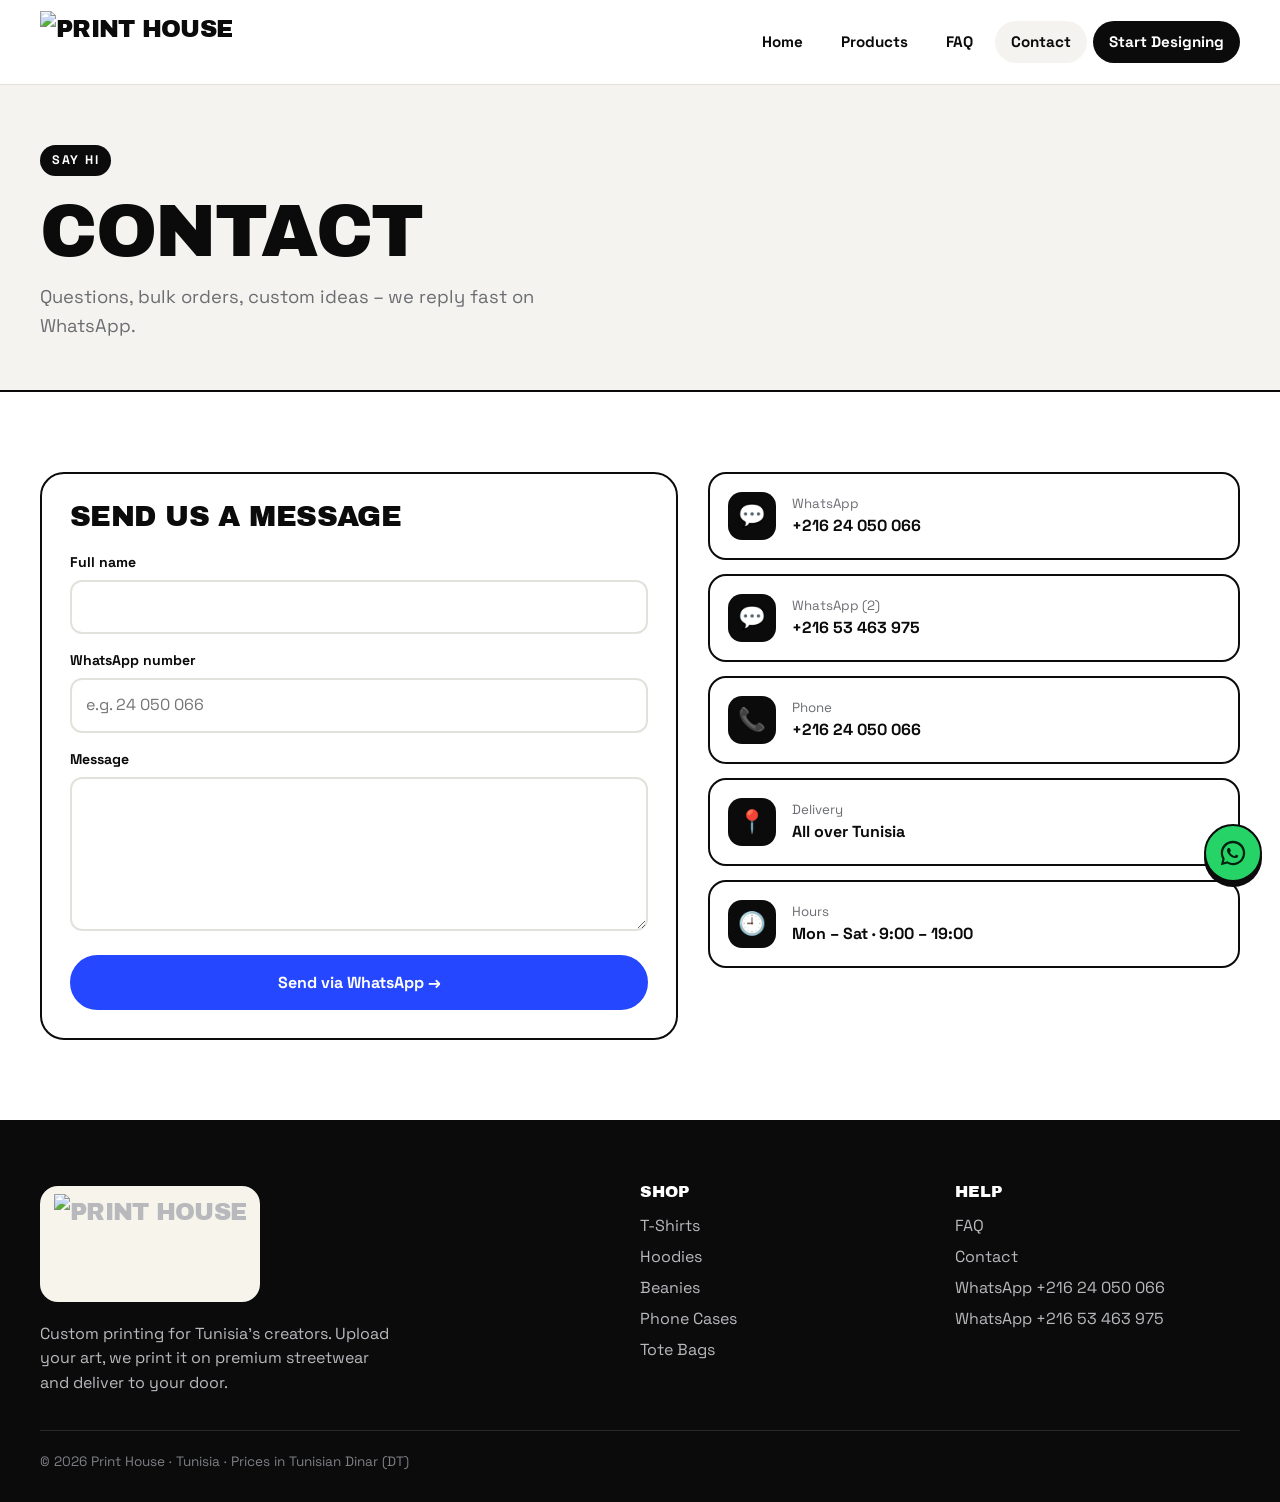
==== contact.html @ a5a81335 "Add files via upload" ====
<!doctype html>
<html lang="en"><head><meta charset="utf-8"><meta name="viewport" content="width=device-width,initial-scale=1">
<title>Contact – Print House</title><meta name="description" content="Reach Print House on WhatsApp.">
<link rel="preconnect" href="https://fonts.googleapis.com"><link rel="preconnect" href="https://fonts.gstatic.com" crossorigin>
<link href="https://fonts.googleapis.com/css2?family=Archivo+Black&family=Space+Grotesk:wght@400;500;700&display=swap" rel="stylesheet">
<link rel="icon" type="image/png" sizes="32x32" href="img/favicon-32.png"><link rel="icon" type="image/png" sizes="512x512" href="img/favicon.png"><link rel="apple-touch-icon" href="img/apple-touch-icon.png">
<meta property="og:type" content="website"><meta property="og:site_name" content="Print House"><meta property="og:title" content="Print House"><meta property="og:description" content="Custom printing in Tunisia. Upload your design, we print it on T-shirts, hoodies, beanies, phone cases and tote bags."><meta property="og:image" content="https://printhouse.tn/img/og-image.png"><meta property="og:url" content="https://printhouse.tn/">
<meta name="twitter:card" content="summary_large_image"><meta name="twitter:title" content="Print House"><meta name="twitter:image" content="https://printhouse.tn/img/og-image.png"><meta name="theme-color" content="#0b0b0c"><link rel="stylesheet" href="style.css"></head>
<body data-page="contact">

<div class="page-hero"><div class="wrap"><span class="eyebrow">Say hi</span><h1>Contact</h1><p class="lead" style="margin-top:14px">Questions, bulk orders, custom ideas – we reply fast on WhatsApp.</p></div></div>
<section class="pad"><div class="wrap two">
  <div class="card"><h2 style="font-size:1.8rem;margin-bottom:20px">Send us a message</h2>
    <form id="cf" novalidate>
      <div class="field"><label>Full name</label><input name="name" required><div class="err">Please enter your name.</div></div>
      <div class="field"><label>WhatsApp number</label><input name="phone" type="tel" placeholder="e.g. 24 050 066" required><div class="err">Enter a valid Tunisian number (8 digits).</div></div>
      <div class="field"><label>Message</label><textarea name="msg" rows="5" required></textarea><div class="err">Please write a message.</div></div>
      <button class="btn accent-bg block" type="submit">Send via WhatsApp →</button>
    </form></div>
  <div class="contact-cards">
    <a class="cc" href="https://wa.me/21624050066" target="_blank" rel="noopener"><div class="ic">💬</div><div><small>WhatsApp</small><b>+216 24 050 066</b></div></a>
    <a class="cc" href="https://wa.me/21653463975" target="_blank" rel="noopener"><div class="ic">💬</div><div><small>WhatsApp (2)</small><b>+216 53 463 975</b></div></a>
    <a class="cc" href="tel:+21624050066"><div class="ic">📞</div><div><small>Phone</small><b>+216 24 050 066</b></div></a>
    <div class="cc"><div class="ic">📍</div><div><small>Delivery</small><b>All over Tunisia</b></div></div>
    <div class="cc"><div class="ic">🕘</div><div><small>Hours</small><b>Mon – Sat · 9:00 – 19:00</b></div></div>
  </div>
</div></section>
<script src="app.js"></script>
<script>
function pageInit(){
  const f=document.getElementById('cf');
  f.addEventListener('submit',e=>{e.preventDefault();
    const d=Object.fromEntries(new FormData(f));let ok=true;
    const chk=(n,t)=>{const el=f.elements[n].closest('.field');const g=t(d[n].trim());el.classList.toggle('bad',!g);if(!g)ok=false;};
    chk('name',v=>v.length>1);chk('phone',v=>validPhone(v));chk('msg',v=>v.length>1);
    if(!ok)return;
    openLink(waLink('Hello Print House!\n\n'+d.msg.trim()+'\n\n— '+d.name.trim()+' ('+d.phone.trim()+')'));
  });
}
</script></body></html>
---- style.css ----
:root{
  --black:#0b0b0c; --white:#fff; --paper:#f4f3ef; --grey:#6b6d72; --line:#e3e1db;
  --accent:#2447ff; --accent-2:#ff5a1f; --wa:#25d366; --r:18px;
  --display:'Archivo Black','Arial Black',system-ui,sans-serif;
  --body:'Space Grotesk',system-ui,-apple-system,'Segoe UI',sans-serif;
}
*{box-sizing:border-box;margin:0;padding:0}
html{scroll-behavior:smooth}
body{font-family:var(--body);color:var(--black);background:var(--white);line-height:1.55;-webkit-font-smoothing:antialiased}
img,svg{max-width:100%;display:block}
a{color:inherit}
.wrap{width:min(1200px,100% - 40px);margin-inline:auto}
h1,h2,h3{font-family:var(--display);line-height:1.02;letter-spacing:-.02em;font-weight:400;text-transform:uppercase}
h1{font-size:clamp(2.4rem,6vw,4.6rem)}
h2{font-size:clamp(1.8rem,4vw,3rem)}
h3{font-size:1.15rem}
.accent{color:var(--accent)}
.eyebrow{display:inline-block;font-weight:700;font-size:.78rem;letter-spacing:.14em;text-transform:uppercase;background:var(--black);color:#fff;padding:6px 12px;border-radius:99px;margin-bottom:18px}
.lead{font-size:1.15rem;color:var(--grey);max-width:560px}

/* buttons */
.btn{display:inline-flex;align-items:center;justify-content:center;gap:10px;font:700 1rem var(--body);padding:15px 26px;border-radius:99px;border:2px solid var(--black);background:var(--black);color:#fff;cursor:pointer;text-decoration:none;transition:.18s transform,.18s background,.18s box-shadow}
.btn:hover{transform:translateY(-2px);box-shadow:0 8px 0 -2px var(--accent)}
.btn.accent-bg{background:var(--accent);border-color:var(--accent)}
.btn.ghost{background:transparent;color:var(--black)}
.btn.block{width:100%}
.btn:disabled{opacity:.4;cursor:not-allowed;transform:none;box-shadow:none}

/* header */
header.site{position:sticky;top:0;z-index:50;background:rgba(255,255,255,.92);backdrop-filter:blur(10px);border-bottom:1px solid var(--line)}
header.site .wrap{display:flex;align-items:center;justify-content:space-between;height:70px}
.logo{font-family:var(--display);font-size:1.5rem;text-decoration:none;letter-spacing:-.03em;text-transform:uppercase}
.logo span{background:var(--accent);color:#fff;padding:0 8px;border-radius:8px;margin-left:4px}
nav.main{display:flex;gap:6px;align-items:center}
nav.main a{text-decoration:none;font-weight:700;padding:9px 16px;border-radius:99px;font-size:.95rem}
nav.main a:hover,nav.main a.on{background:var(--paper)}
nav.main a.cta{background:var(--black);color:#fff}
nav.main a.cta:hover{background:var(--accent)}
.burger{display:none;background:none;border:2px solid var(--black);border-radius:10px;font-size:1.3rem;padding:4px 10px;cursor:pointer}
@media(max-width:760px){
  .burger{display:block}
  nav.main{position:absolute;top:70px;left:0;right:0;background:#fff;flex-direction:column;align-items:stretch;padding:14px 20px 20px;border-bottom:1px solid var(--line);display:none}
  nav.main.open{display:flex}
  nav.main a{text-align:center}
}

/* marquee */
.marquee{background:var(--accent);color:#fff;overflow:hidden;white-space:nowrap;font-family:var(--display);text-transform:uppercase;padding:10px 0;font-size:.95rem}
.marquee div{display:inline-block;animation:mq 28s linear infinite}
@keyframes mq{to{transform:translateX(-50%)}}

/* hero / customizer */
.hero{padding:44px 0 70px;background:var(--paper)}
.hero-head{max-width:760px;margin-bottom:34px}
.hero-head p{margin-top:16px}
.customizer{display:grid;grid-template-columns:1.05fr 1fr;gap:26px;align-items:start}
@media(max-width:900px){.customizer{grid-template-columns:1fr}}
.stage-card{background:#fff;border:2px solid var(--black);border-radius:26px;padding:18px;position:sticky;top:90px}
@media(max-width:900px){.stage-card{position:relative;top:0}}
.stage-top{display:flex;justify-content:space-between;align-items:center;margin-bottom:8px}
.pill{font-size:.75rem;font-weight:700;letter-spacing:.08em;text-transform:uppercase;background:var(--paper);padding:5px 12px;border-radius:99px}
.view-tabs{display:flex;gap:6px}
.view-tabs button{font:700 .8rem var(--body);border:2px solid var(--black);background:#fff;border-radius:99px;padding:6px 14px;cursor:pointer}
.view-tabs button.on{background:var(--black);color:#fff}
.stage{position:relative;aspect-ratio:400/440;background:radial-gradient(circle at 50% 40%,#fff 0,#eceae4 100%);border-radius:18px;overflow:hidden}
.stage svg.prod{position:absolute;inset:0;width:100%;height:100%;filter:drop-shadow(0 18px 18px rgba(0,0,0,.18))}
.print-area{position:absolute;display:flex;align-items:center;justify-content:center;border:2px dashed rgba(36,71,255,.55);border-radius:6px;overflow:hidden;transition:.2s}
.print-area.filled{border-color:transparent}
.print-area img{width:100%;height:100%;object-fit:contain}
.print-area .ph{font-size:.7rem;text-align:center;font-weight:700;color:var(--accent);padding:4px;line-height:1.2}
.stage-foot{display:flex;justify-content:space-between;gap:10px;margin-top:12px;font-size:.85rem;color:var(--grey)}

.panel{display:flex;flex-direction:column;gap:18px}
.step{background:#fff;border:2px solid var(--black);border-radius:22px;padding:20px}
.step-title{display:flex;align-items:center;gap:10px;font-weight:700;margin-bottom:14px}
.step-title b{display:grid;place-items:center;width:28px;height:28px;border-radius:50%;background:var(--accent);color:#fff;font-size:.85rem}
.gallery{display:grid;grid-template-columns:repeat(5,1fr);gap:8px}
@media(max-width:520px){.gallery{grid-template-columns:repeat(3,1fr)}}
.pcard{border:2px solid var(--line);background:var(--paper);border-radius:14px;padding:6px 4px 8px;cursor:pointer;text-align:center;font:700 .72rem var(--body);transition:.15s}
.pcard:hover{border-color:var(--black)}
.pcard.on{border-color:var(--accent);background:#eef1ff;box-shadow:0 0 0 3px rgba(36,71,255,.18)}
.pcard svg{width:100%;aspect-ratio:1;margin-bottom:2px}
.drop{display:block;border:2.5px dashed var(--accent);background:#f3f5ff;border-radius:18px;padding:26px 16px;text-align:center;cursor:pointer;transition:.15s}
.drop.over{background:#dfe5ff;transform:scale(1.01)}
.drop .big{font-family:var(--display);text-transform:uppercase;font-size:1.15rem}
.drop small{display:block;color:var(--grey);margin-top:4px}
.drop.has{border-style:solid;background:#eefaf2;border-color:#1a9b4a}
.fileline{display:flex;justify-content:space-between;align-items:center;gap:10px;font-size:.88rem;margin-top:10px}
.fileline button{background:none;border:none;text-decoration:underline;cursor:pointer;font:700 .85rem var(--body);color:var(--accent-2)}
.opt-label{font-weight:700;font-size:.85rem;margin:14px 0 8px;text-transform:uppercase;letter-spacing:.06em;color:var(--grey)}
.opt-label:first-child{margin-top:0}
.variants{display:grid;grid-template-columns:1fr 1fr;gap:10px}
.variant{border:2px solid var(--line);border-radius:14px;padding:12px;cursor:pointer;text-align:left;background:#fff;font-family:var(--body);transition:.15s}
.variant:hover{border-color:var(--black)}
.variant.on{border-color:var(--accent);background:#eef1ff}
.variant b{display:block}
.variant span{font-size:.82rem;color:var(--grey)}
.variant em{font-style:normal;font-family:var(--display);font-size:1.2rem;display:block;margin-top:4px}
.swatches{display:flex;flex-wrap:wrap;gap:10px}
.sw{width:36px;height:36px;border-radius:50%;border:2px solid var(--line);cursor:pointer;position:relative}
.sw.on{outline:3px solid var(--accent);outline-offset:2px}
.sizes{display:flex;flex-wrap:wrap;gap:8px}
.sz{min-width:48px;padding:9px 12px;border-radius:10px;border:2px solid var(--line);background:#fff;font:700 .9rem var(--body);cursor:pointer}
.sz.on{background:var(--black);color:#fff;border-color:var(--black)}
select,input,textarea{font:inherit;width:100%;padding:13px 14px;border:2px solid var(--line);border-radius:12px;background:#fff}
select:focus,input:focus,textarea:focus{outline:none;border-color:var(--accent)}
.qty{display:inline-flex;align-items:center;border:2px solid var(--line);border-radius:99px}
.qty button{width:40px;height:40px;background:none;border:none;font-size:1.2rem;cursor:pointer;font-weight:700}
.qty span{min-width:30px;text-align:center;font-weight:700}
.buy{display:flex;justify-content:space-between;align-items:center;gap:14px;flex-wrap:wrap}
.price{font-family:var(--display);font-size:2.2rem;line-height:1}
.price small{display:block;font:500 .8rem var(--body);color:var(--grey);margin-top:4px}

/* sections */
section.pad{padding:80px 0}
.section-head{display:flex;justify-content:space-between;align-items:end;gap:20px;flex-wrap:wrap;margin-bottom:34px}
.steps3{display:grid;grid-template-columns:repeat(3,1fr);gap:18px}
@media(max-width:800px){.steps3{grid-template-columns:1fr}}
.big-step{border:2px solid var(--black);border-radius:24px;padding:28px;position:relative;background:#fff}
.big-step .n{font-family:var(--display);font-size:3.4rem;color:var(--accent);line-height:1}
.big-step h3{margin:10px 0 8px}
.big-step p{color:var(--grey)}
.dark{background:var(--black);color:#fff}
.dark .lead{color:#b8b9bd}
.grid-products{display:grid;grid-template-columns:repeat(auto-fill,minmax(230px,1fr));gap:18px}
.prod-card{border:2px solid var(--black);border-radius:24px;overflow:hidden;background:#fff;text-decoration:none;display:flex;flex-direction:column;transition:.18s;color:var(--black)}
.prod-card:hover{transform:translateY(-6px);box-shadow:0 10px 0 var(--accent)}
.prod-card .img{background:radial-gradient(circle at 50% 40%,#fff,#eceae4);padding:14px;aspect-ratio:1}
.prod-card .img svg{width:100%;height:100%}
.prod-card .info{padding:16px 18px 20px;border-top:2px solid var(--black)}
.prod-card .info p{color:var(--grey);font-size:.88rem;margin:4px 0 10px}
.prod-card .from{font-family:var(--display);font-size:1.3rem}
.perks{display:grid;grid-template-columns:repeat(4,1fr);gap:18px}
@media(max-width:900px){.perks{grid-template-columns:1fr 1fr}}
.perk{padding:22px;border:2px solid #2a2a2d;border-radius:20px}
.perk .ic{font-size:1.8rem}
.perk h3{margin:10px 0 6px;color:#fff}
.perk p{color:#b8b9bd;font-size:.92rem}
.cta-band{background:var(--accent);color:#fff;border-radius:32px;padding:50px;display:flex;justify-content:space-between;align-items:center;gap:24px;flex-wrap:wrap}
.cta-band .btn{background:#fff;color:var(--black);border-color:#fff}

/* forms & pages */
.page-hero{background:var(--paper);padding:60px 0 50px;border-bottom:2px solid var(--black)}
.two{display:grid;grid-template-columns:1.2fr 1fr;gap:30px;align-items:start}
@media(max-width:860px){.two{grid-template-columns:1fr}}
.card{border:2px solid var(--black);border-radius:24px;padding:28px;background:#fff}
.field{margin-bottom:16px}
.field label{display:block;font-weight:700;font-size:.88rem;margin-bottom:6px}
.field .err{color:#d11a2a;font-size:.82rem;margin-top:4px;display:none}
.field.bad input,.field.bad textarea,.field.bad select{border-color:#d11a2a}
.field.bad .err{display:block}
.sum-row{display:flex;justify-content:space-between;gap:12px;padding:9px 0;border-bottom:1px dashed var(--line);font-size:.95rem}
.sum-row span:first-child{color:var(--grey)}
.sum-total{display:flex;justify-content:space-between;font-family:var(--display);font-size:1.6rem;margin-top:14px}
.sum-thumb{background:var(--paper);border-radius:16px;padding:10px;margin-bottom:14px;display:flex;gap:10px}
.sum-thumb img{height:110px;width:auto;border-radius:10px;background:#fff;border:1px solid var(--line);object-fit:contain}
.wa-btn{display:flex;align-items:center;justify-content:center;gap:16px;background:var(--wa);color:#04210f;font:800 clamp(1.2rem,3.4vw,1.9rem) var(--body);text-transform:uppercase;letter-spacing:.02em;padding:26px 30px;border-radius:24px;text-decoration:none;border:3px solid var(--black);box-shadow:0 9px 0 var(--black);transition:.15s;text-align:center}
.wa-btn:hover{transform:translateY(4px);box-shadow:0 5px 0 var(--black)}
.wa-btn svg{width:42px;height:42px;flex:none}
.thanks{text-align:center;padding:70px 0 40px}
.thanks .check{width:90px;height:90px;border-radius:50%;background:var(--accent);color:#fff;display:grid;place-items:center;font-size:3rem;margin:0 auto 24px}
.notice{background:#fff7e6;border:2px solid #ffb020;border-radius:16px;padding:14px 18px;font-size:.93rem;margin:24px 0}
.faq-item{border:2px solid var(--black);border-radius:18px;margin-bottom:12px;background:#fff;overflow:hidden}
.faq-item button{width:100%;text-align:left;background:none;border:none;font:700 1.05rem var(--body);padding:20px 24px;cursor:pointer;display:flex;justify-content:space-between;gap:14px}
.faq-item button i{font-style:normal;font-size:1.4rem;line-height:1;transition:.2s}
.faq-item.open button i{transform:rotate(45deg);color:var(--accent)}
.faq-item .a{max-height:0;overflow:hidden;transition:max-height .3s;padding:0 24px;color:var(--grey)}
.faq-item.open .a{padding-bottom:20px}
.contact-cards{display:grid;gap:14px}
.cc{display:flex;gap:16px;align-items:center;border:2px solid var(--black);border-radius:18px;padding:18px;text-decoration:none;background:#fff}
.cc:hover{background:var(--paper)}
.cc .ic{width:48px;height:48px;border-radius:14px;background:var(--black);color:#fff;display:grid;place-items:center;font-size:1.4rem;flex:none}
.cc small{color:var(--grey);display:block}
.filter{display:flex;gap:8px;flex-wrap:wrap;margin-bottom:26px}
.filter button{font:700 .9rem var(--body);padding:9px 18px;border-radius:99px;border:2px solid var(--black);background:#fff;cursor:pointer}
.filter button.on{background:var(--black);color:#fff}

footer.site{background:var(--black);color:#fff;padding:60px 0 30px;margin-top:0}
footer.site .cols{display:grid;grid-template-columns:2fr 1fr 1fr;gap:30px}
@media(max-width:700px){footer.site .cols{grid-template-columns:1fr}}
footer.site a{display:block;color:#b8b9bd;text-decoration:none;margin:6px 0}
footer.site a:hover{color:#fff}
footer.site h4{font-family:var(--display);text-transform:uppercase;margin-bottom:10px;font-weight:400}
footer.site .copy{border-top:1px solid #2a2a2d;margin-top:34px;padding-top:20px;color:#7d7f84;font-size:.85rem}
.toast{position:fixed;left:50%;bottom:26px;transform:translate(-50%,120px);background:var(--black);color:#fff;padding:14px 22px;border-radius:99px;font-weight:700;z-index:99;transition:.3s;border:2px solid var(--accent-2);max-width:92vw;text-align:center}
.toast.show{transform:translate(-50%,0)}
.float-wa{position:fixed;right:18px;bottom:18px;z-index:60;width:58px;height:58px;border-radius:50%;background:var(--wa);display:grid;place-items:center;border:2px solid var(--black);box-shadow:0 5px 0 var(--black)}
.float-wa svg{width:30px;height:30px}

/* real photos + logo */
.logo img{height:62px;width:auto;display:block}
.logo.badge{display:inline-block;background:#f7f4ec;border-radius:18px;padding:8px 14px}
.logo.badge img{height:100px}
header.site .wrap{height:84px}
nav.main{top:84px}
.stage{background:#f4f3ef;max-height:640px;margin-inline:auto}
.stage img.photo{position:absolute;inset:0;width:100%;height:100%;object-fit:contain;mix-blend-mode:multiply}
.pcard img{aspect-ratio:1;margin-bottom:2px;width:100%;object-fit:contain}
.prod-card .img img{width:100%;height:100%;object-fit:contain}
.print-area img{opacity:.96}

.stage{aspect-ratio:400/440}
.pcard svg{width:100%;aspect-ratio:1;height:auto}
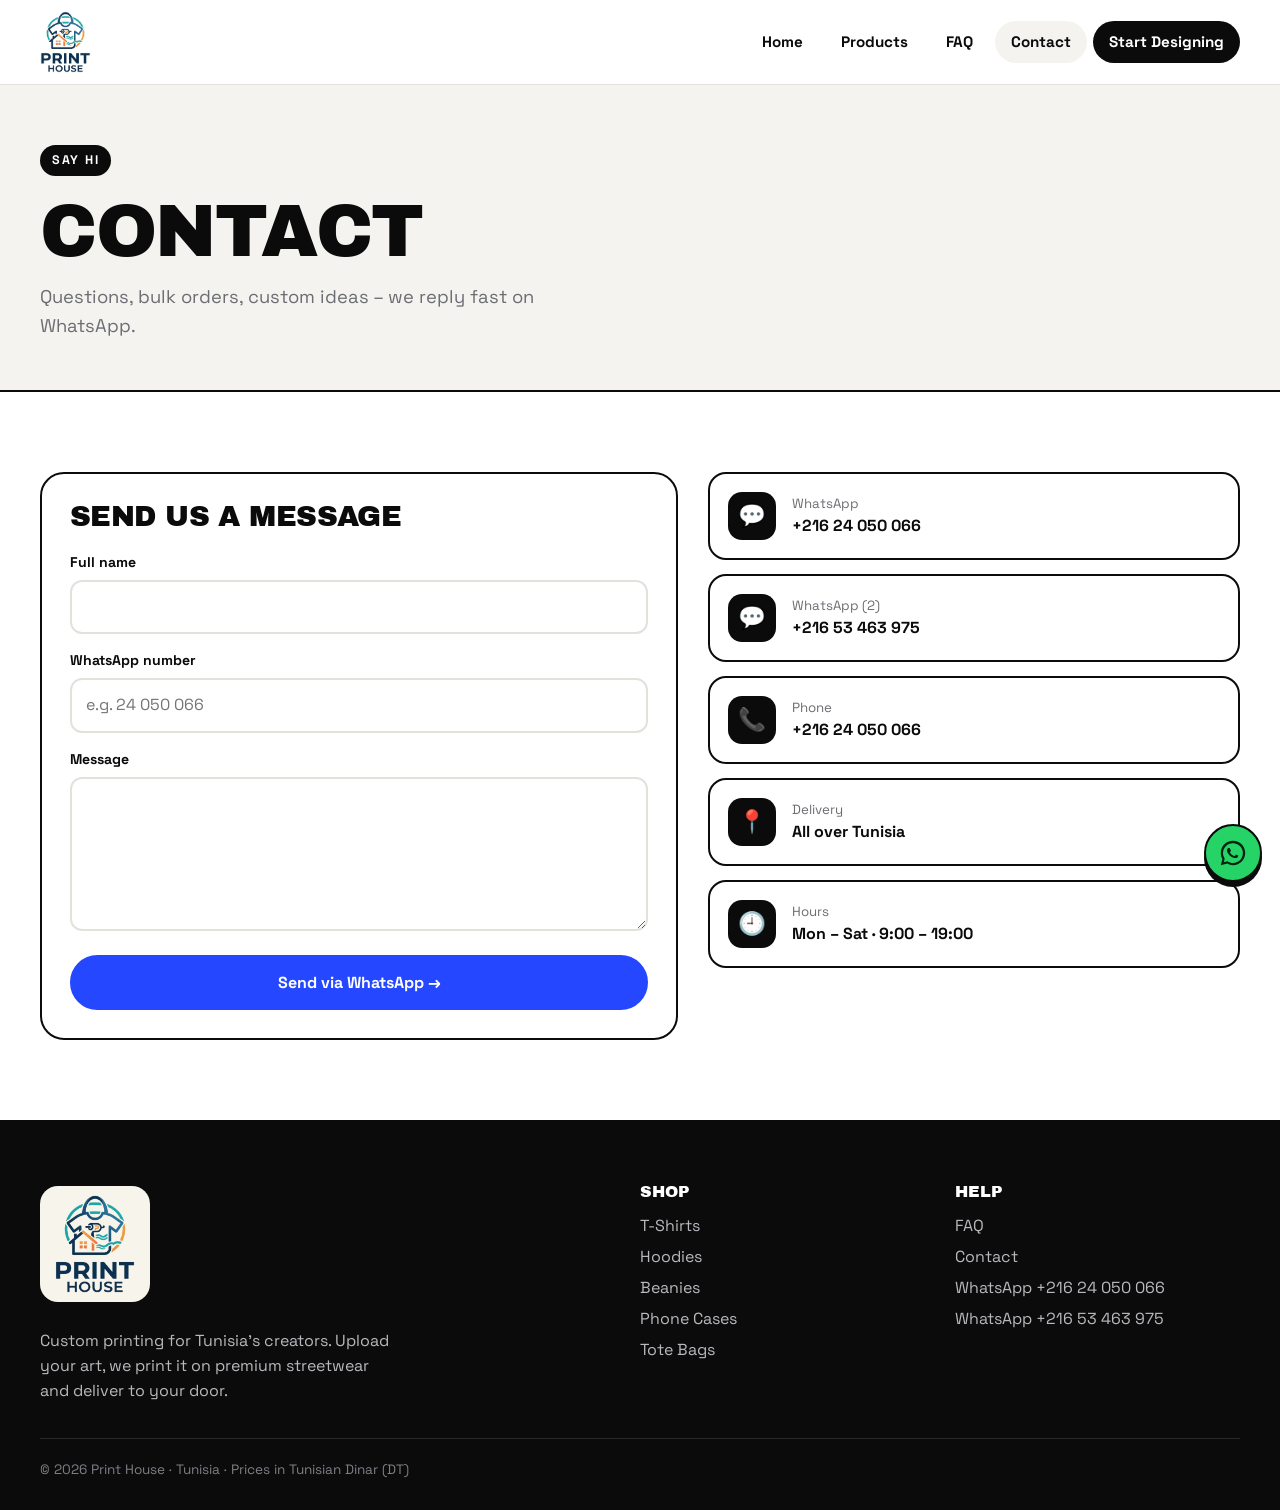
==== commit 95dbf3ca: "Add files via upload" ====
--- a/contact.html
+++ b/contact.html
@@ -3,9 +3,9 @@
 <title>Contact – Print House</title><meta name="description" content="Reach Print House on WhatsApp.">
 <link rel="preconnect" href="https://fonts.googleapis.com"><link rel="preconnect" href="https://fonts.gstatic.com" crossorigin>
 <link href="https://fonts.googleapis.com/css2?family=Archivo+Black&family=Space+Grotesk:wght@400;500;700&display=swap" rel="stylesheet">
-<link rel="icon" type="image/png" sizes="32x32" href="img/favicon-32.png"><link rel="icon" type="image/png" sizes="512x512" href="img/favicon.png"><link rel="apple-touch-icon" href="img/apple-touch-icon.png">
-<meta property="og:type" content="website"><meta property="og:site_name" content="Print House"><meta property="og:title" content="Print House"><meta property="og:description" content="Custom printing in Tunisia. Upload your design, we print it on T-shirts, hoodies, beanies, phone cases and tote bags."><meta property="og:image" content="https://printhouse.tn/img/og-image.png"><meta property="og:url" content="https://printhouse.tn/">
-<meta name="twitter:card" content="summary_large_image"><meta name="twitter:title" content="Print House"><meta name="twitter:image" content="https://printhouse.tn/img/og-image.png"><meta name="theme-color" content="#0b0b0c"><link rel="stylesheet" href="style.css"></head>
+<link rel="icon" type="image/png" sizes="32x32" href="ph-favicon-32.png"><link rel="icon" type="image/png" sizes="512x512" href="ph-favicon.png"><link rel="apple-touch-icon" href="ph-apple-touch-icon.png">
+<meta property="og:type" content="website"><meta property="og:site_name" content="Print House"><meta property="og:title" content="Print House"><meta property="og:description" content="Custom printing in Tunisia. Upload your design, we print it on T-shirts, hoodies, beanies, phone cases and tote bags."><meta property="og:image" content="https://zaydoun30.github.io/printhouse/ph-og-image.png"><meta property="og:url" content="https://zaydoun30.github.io/printhouse/">
+<meta name="twitter:card" content="summary_large_image"><meta name="twitter:title" content="Print House"><meta name="twitter:image" content="https://zaydoun30.github.io/printhouse/ph-og-image.png"><meta name="theme-color" content="#0b0b0c"><link rel="stylesheet" href="style.css"></head>
 <body data-page="contact">
 
 <div class="page-hero"><div class="wrap"><span class="eyebrow">Say hi</span><h1>Contact</h1><p class="lead" style="margin-top:14px">Questions, bulk orders, custom ideas – we reply fast on WhatsApp.</p></div></div>
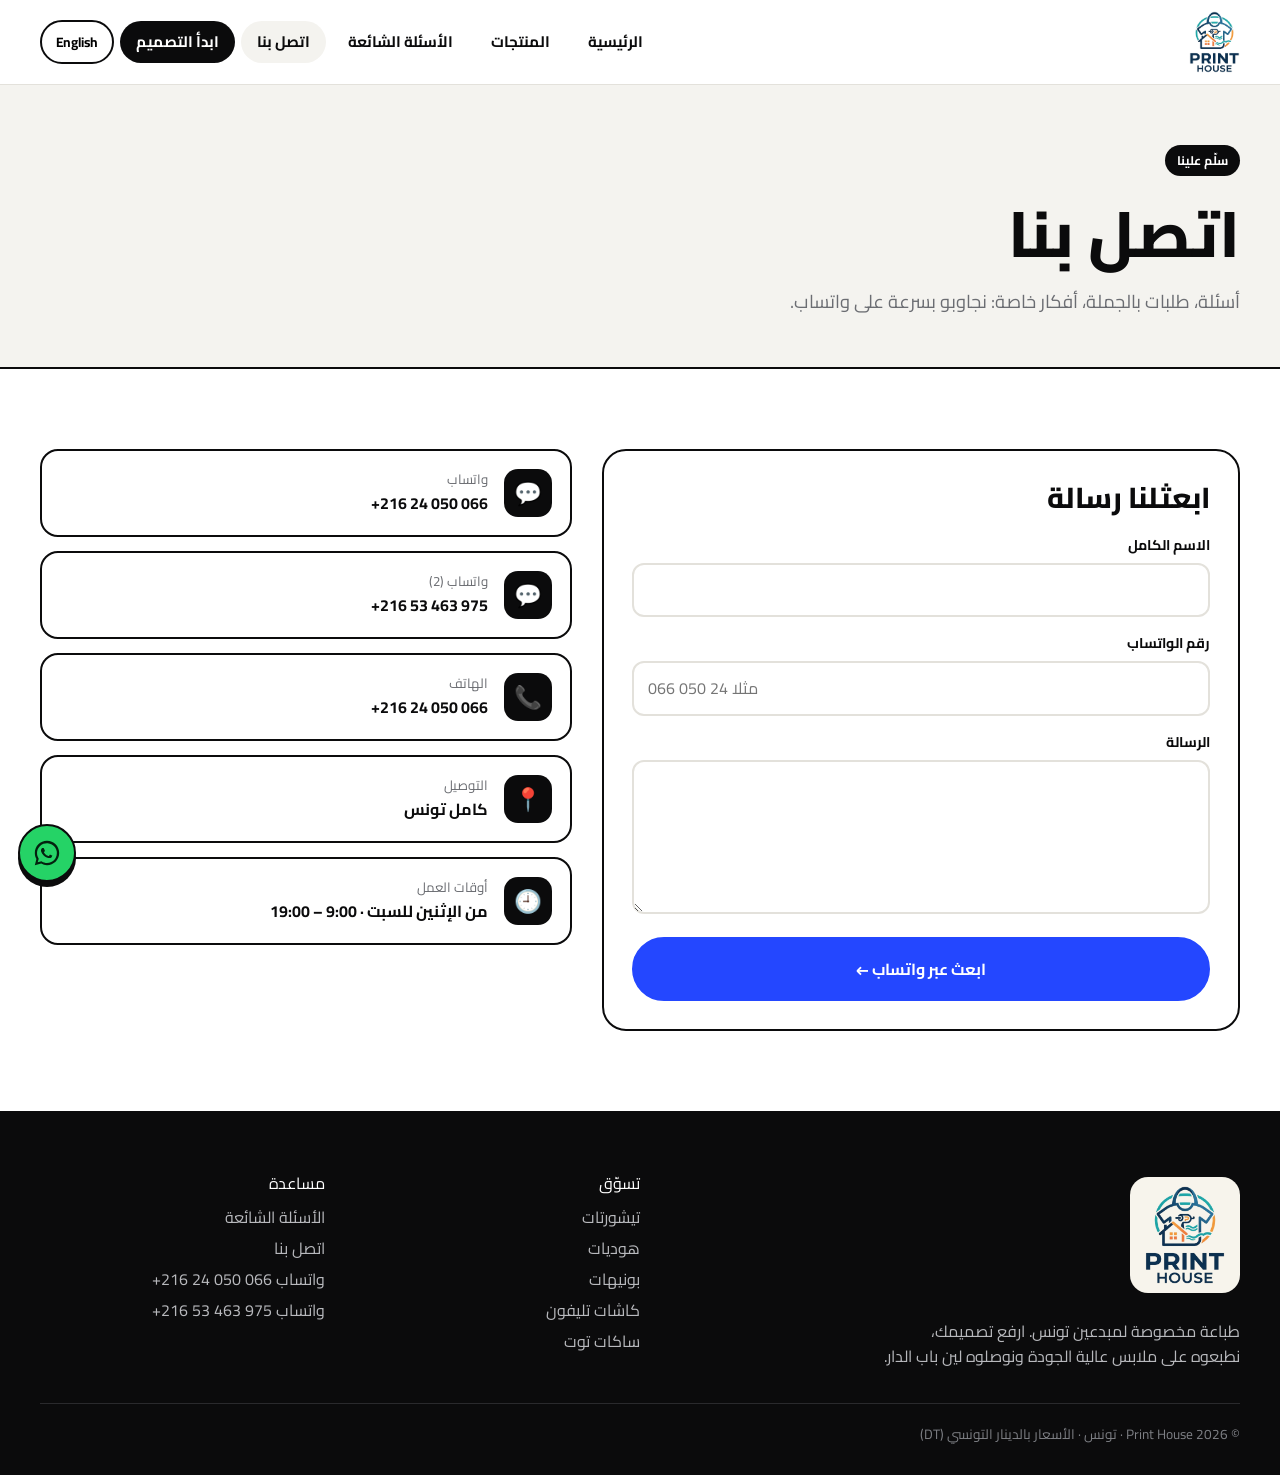
==== commit c4a6052d: "Add files via upload" ====
--- a/contact.html
+++ b/contact.html
@@ -2,7 +2,7 @@
 <html lang="en"><head><meta charset="utf-8"><meta name="viewport" content="width=device-width,initial-scale=1">
 <title>Contact – Print House</title><meta name="description" content="Reach Print House on WhatsApp.">
 <link rel="preconnect" href="https://fonts.googleapis.com"><link rel="preconnect" href="https://fonts.gstatic.com" crossorigin>
-<link href="https://fonts.googleapis.com/css2?family=Archivo+Black&family=Space+Grotesk:wght@400;500;700&display=swap" rel="stylesheet">
+<link href="https://fonts.googleapis.com/css2?family=Archivo+Black&family=Space+Grotesk:wght@400;500;700&family=Cairo:wght@400;600;700;800&display=swap" rel="stylesheet">
 <link rel="icon" type="image/png" sizes="32x32" href="ph-favicon-32.png"><link rel="icon" type="image/png" sizes="512x512" href="ph-favicon.png"><link rel="apple-touch-icon" href="ph-apple-touch-icon.png">
 <meta property="og:type" content="website"><meta property="og:site_name" content="Print House"><meta property="og:title" content="Print House"><meta property="og:description" content="Custom printing in Tunisia. Upload your design, we print it on T-shirts, hoodies, beanies, phone cases and tote bags."><meta property="og:image" content="https://zaydoun30.github.io/printhouse/ph-og-image.png"><meta property="og:url" content="https://zaydoun30.github.io/printhouse/">
 <meta name="twitter:card" content="summary_large_image"><meta name="twitter:title" content="Print House"><meta name="twitter:image" content="https://zaydoun30.github.io/printhouse/ph-og-image.png"><meta name="theme-color" content="#0b0b0c"><link rel="stylesheet" href="style.css"></head>
@@ -18,14 +18,14 @@
       <button class="btn accent-bg block" type="submit">Send via WhatsApp →</button>
     </form></div>
   <div class="contact-cards">
-    <a class="cc" href="https://wa.me/21624050066" target="_blank" rel="noopener"><div class="ic">💬</div><div><small>WhatsApp</small><b>+216 24 050 066</b></div></a>
-    <a class="cc" href="https://wa.me/21653463975" target="_blank" rel="noopener"><div class="ic">💬</div><div><small>WhatsApp (2)</small><b>+216 53 463 975</b></div></a>
-    <a class="cc" href="tel:+21624050066"><div class="ic">📞</div><div><small>Phone</small><b>+216 24 050 066</b></div></a>
+    <a class="cc" href="https://wa.me/21624050066" target="_blank" rel="noopener"><div class="ic">💬</div><div><small>WhatsApp</small><b><bdi>+216 24 050 066</bdi></b></div></a>
+    <a class="cc" href="https://wa.me/21653463975" target="_blank" rel="noopener"><div class="ic">💬</div><div><small>WhatsApp (2)</small><b><bdi>+216 53 463 975</bdi></b></div></a>
+    <a class="cc" href="tel:+21624050066"><div class="ic">📞</div><div><small>Phone</small><b><bdi>+216 24 050 066</bdi></b></div></a>
     <div class="cc"><div class="ic">📍</div><div><small>Delivery</small><b>All over Tunisia</b></div></div>
     <div class="cc"><div class="ic">🕘</div><div><small>Hours</small><b>Mon – Sat · 9:00 – 19:00</b></div></div>
   </div>
 </div></section>
-<script src="app.js"></script>
+<script src="i18n.js"></script><script src="app.js"></script>
 <script>
 function pageInit(){
   const f=document.getElementById('cf');
--- a/style.css
+++ b/style.css
@@ -201,3 +201,17 @@
 
 .stage{aspect-ratio:400/440}
 .pcard svg{width:100%;aspect-ratio:1;height:auto}
+
+/* language button + RTL */
+nav.main .lang{font:700 .85rem var(--body);border:2px solid var(--black);background:#fff;border-radius:99px;padding:7px 14px;cursor:pointer}
+nav.main .lang:hover{background:var(--black);color:#fff}
+.numline{margin-top:16px;font-size:1.02rem}
+.faq-item button,.variant{text-align:start}
+:root[dir="rtl"]{--display:'Cairo','Archivo Black',system-ui,sans-serif;--body:'Cairo','Space Grotesk',system-ui,-apple-system,'Segoe UI',sans-serif}
+[dir="rtl"] *{letter-spacing:0!important;text-transform:none!important}
+[dir="rtl"] h1,[dir="rtl"] h2,[dir="rtl"] h3{line-height:1.25;font-weight:800}
+[dir="rtl"] h1{font-size:clamp(2.2rem,5.4vw,4rem)}
+[dir="rtl"] .marquee div{animation-name:mqr}
+@keyframes mqr{to{transform:translateX(50%)}}
+[dir="rtl"] .float-wa{right:auto;left:18px}
+[dir="rtl"] .toast{direction:rtl}
